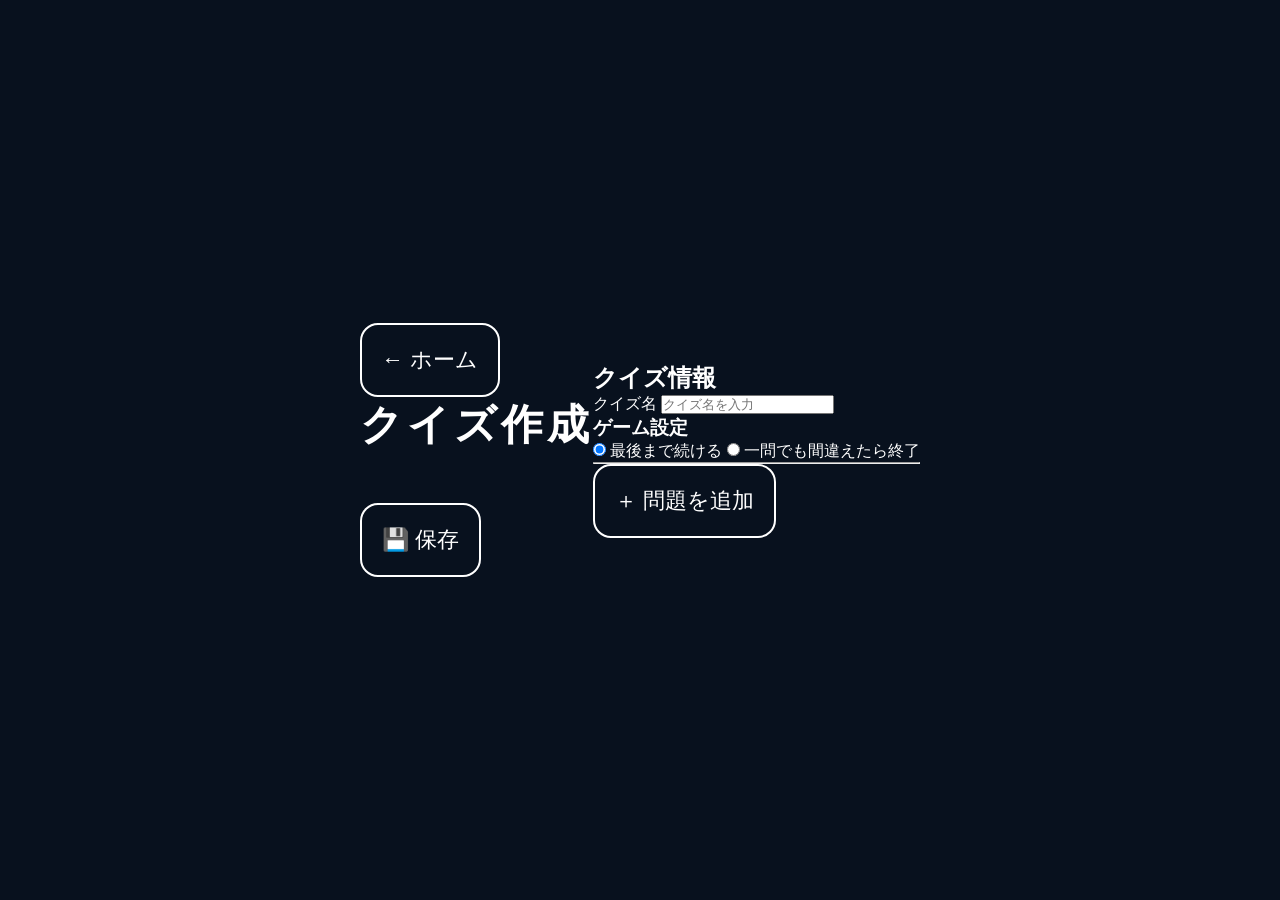
==== creator.html @ f4952c98 "Create creator.html" ====
<!DOCTYPE html>
<html lang="ja">
<head>
    <meta charset="UTF-8">
    <meta name="viewport" content="width=device-width, initial-scale=1.0">
    <title>Quiz Maker - 作成モード</title>

    <link rel="stylesheet" href="style.css">
    <link rel="stylesheet" href="creator.css">
</head>
<body>

<header class="topbar">
    <button class="backBtn" onclick="location.href='index.html'">
        ← ホーム
    </button>

    <h1>クイズ作成</h1>

    <button id="saveQuiz">
        💾 保存
    </button>
</header>

<main>

<section class="quizInfo">

<h2>クイズ情報</h2>

<label>

クイズ名

<input
type="text"
id="quizTitle"
placeholder="クイズ名を入力">

</label>

<div class="modeBox">

<h3>ゲーム設定</h3>

<label>

<input
type="radio"
name="mode"
value="continue"
checked>

最後まで続ける

</label>

<label>

<input
type="radio"
name="mode"
value="sudden">

一問でも間違えたら終了

</label>

</div>

</section>

<hr>

<section id="questionArea">

</section>

<div class="addArea">

<button id="addQuestion">

＋ 問題を追加

</button>

</div>

</main>

<template id="questionTemplate">

<div class="questionCard">

<h2 class="questionNumber">

問題

</h2>

<label>

問題形式

<select class="questionType">

<option value="2">2択</option>

<option value="3">3択</option>

<option value="4" selected>4択</option>

<option value="5">5択</option>

<option value="6">6択</option>

<option value="text">記述式</option>

<option value="sort">並べ替え</option>

<option value="match">線で結ぶ</option>

</select>

</label>

<label>

問題文

<textarea
class="questionText"
placeholder="問題文を入力"></textarea>

</label>

<label>

問題画像

<input
type="file"
class="questionImage"
accept="image/*">

</label>

<div class="choices">

</div>

<label>

正解表示まで

<select class="delay">

<option value="0">0秒</option>
<option value="1">1秒</option>
<option value="2">2秒</option>
<option value="3" selected>3秒</option>
<option value="4">4秒</option>
<option value="5">5秒</option>

</select>

</label>

<button class="deleteQuestion">

この問題を削除

</button>

</div>

</template>

<script src="storage.js"></script>
<script src="creator.js"></script>

</body>
</html>
---- style.css ----
*{
    margin:0;
    padding:0;
    box-sizing:border-box;
}

body{

    background:#08111E;

    color:white;

    font-family:"Noto Sans JP",sans-serif;

    height:100vh;

    display:flex;

    justify-content:center;

    align-items:center;

}

.container{

    width:90%;
    max-width:500px;

    text-align:center;

}

h1{

    font-size:42px;

    margin-bottom:50px;

    letter-spacing:4px;

}

.menu{

    display:flex;

    flex-direction:column;

    gap:25px;

}

button{

    background:transparent;

    border:2px solid white;

    color:white;

    padding:20px;

    border-radius:18px;

    font-size:22px;

    cursor:pointer;

    transition:.25s;

}

button:hover{

    background:white;

    color:#08111E;

}
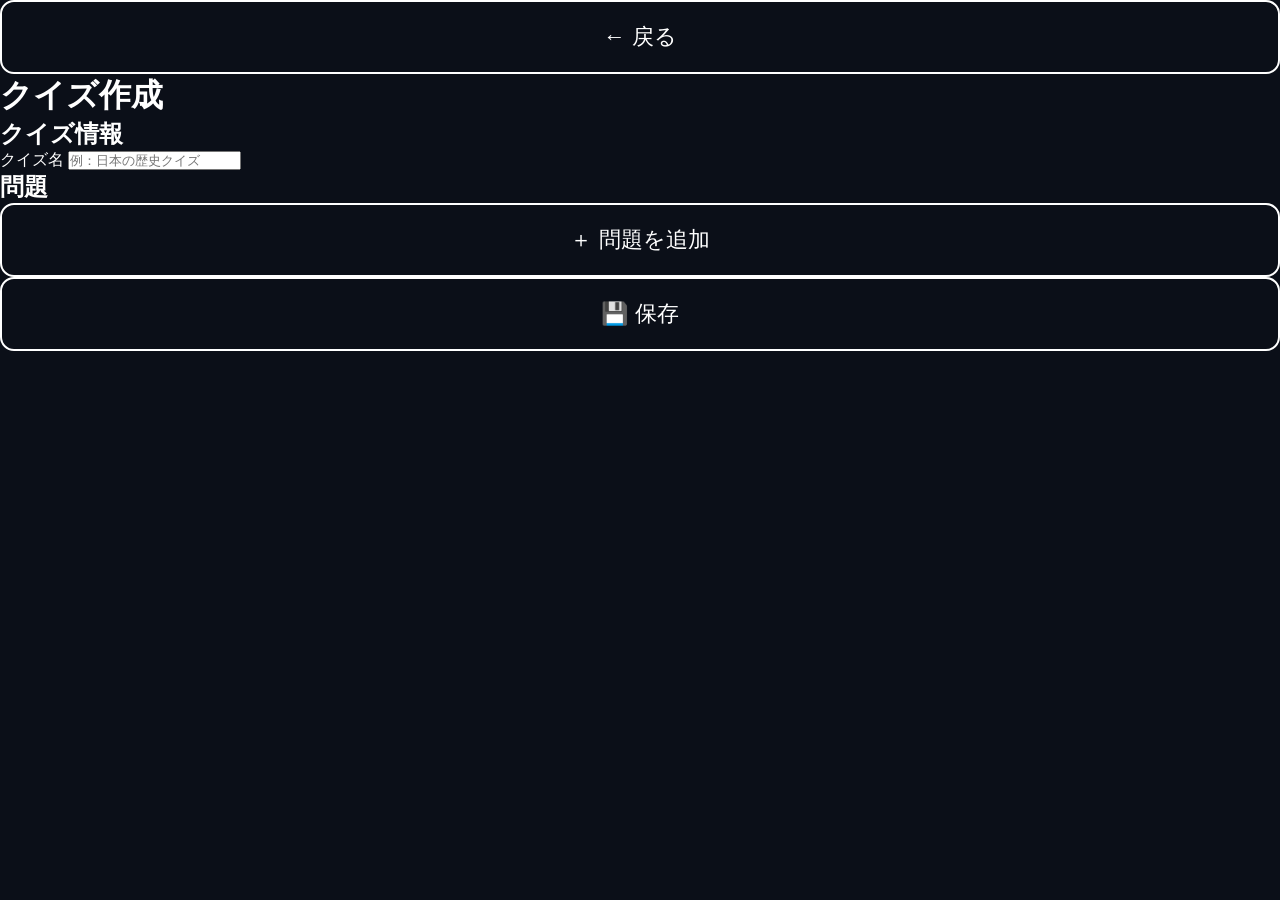
==== commit 7423d351: "Create creator.html" ====
--- a/creator.html
+++ b/creator.html
@@ -1,183 +1,100 @@
 <!DOCTYPE html>
 <html lang="ja">
+
 <head>
-    <meta charset="UTF-8">
-    <meta name="viewport" content="width=device-width, initial-scale=1.0">
-    <title>Quiz Maker - 作成モード</title>
 
-    <link rel="stylesheet" href="style.css">
-    <link rel="stylesheet" href="creator.css">
+<meta charset="UTF-8">
+<meta name="viewport" content="width=device-width, initial-scale=1.0">
+
+<title>クイズ作成</title>
+
+<link rel="stylesheet" href="css/style.css">
+<link rel="stylesheet" href="css/creator.css">
+
 </head>
+
+
 <body>
 
+
 <header class="topbar">
-    <button class="backBtn" onclick="location.href='index.html'">
-        ← ホーム
+
+    <button class="back" onclick="location.href='index.html'">
+        ← 戻る
     </button>
 
     <h1>クイズ作成</h1>
 
-    <button id="saveQuiz">
-        💾 保存
-    </button>
 </header>
 
-<main>
 
-<section class="quizInfo">
+
+<main class="creator">
+
+
+<section class="box">
+
 
 <h2>クイズ情報</h2>
 
+
 <label>
-
 クイズ名
-
-<input
-type="text"
-id="quizTitle"
-placeholder="クイズ名を入力">
-
 </label>
 
-<div class="modeBox">
+<input 
+id="quizName"
+type="text"
+placeholder="例：日本の歴史クイズ">
 
-<h3>ゲーム設定</h3>
 
-<label>
 
-<input
-type="radio"
-name="mode"
-value="continue"
-checked>
+</section>
 
-最後まで続ける
 
-</label>
 
-<label>
 
-<input
-type="radio"
-name="mode"
-value="sudden">
+<section class="box">
 
-一問でも間違えたら終了
 
-</label>
+<h2>問題</h2>
+
+
+<div id="questions">
+
+
+<!-- 問題がここに追加される -->
+
 
 </div>
 
-</section>
 
-<hr>
 
-<section id="questionArea">
+<button id="addQuestion">
+＋ 問題を追加
+</button>
+
+
 
 </section>
 
-<div class="addArea">
 
-<button id="addQuestion">
 
-＋ 問題を追加
+
+<button id="saveQuiz" class="save">
+
+💾 保存
 
 </button>
 
-</div>
 
 </main>
 
-<template id="questionTemplate">
 
-<div class="questionCard">
 
-<h2 class="questionNumber">
+<script src="js/creator.js"></script>
 
-問題
-
-</h2>
-
-<label>
-
-問題形式
-
-<select class="questionType">
-
-<option value="2">2択</option>
-
-<option value="3">3択</option>
-
-<option value="4" selected>4択</option>
-
-<option value="5">5択</option>
-
-<option value="6">6択</option>
-
-<option value="text">記述式</option>
-
-<option value="sort">並べ替え</option>
-
-<option value="match">線で結ぶ</option>
-
-</select>
-
-</label>
-
-<label>
-
-問題文
-
-<textarea
-class="questionText"
-placeholder="問題文を入力"></textarea>
-
-</label>
-
-<label>
-
-問題画像
-
-<input
-type="file"
-class="questionImage"
-accept="image/*">
-
-</label>
-
-<div class="choices">
-
-</div>
-
-<label>
-
-正解表示まで
-
-<select class="delay">
-
-<option value="0">0秒</option>
-<option value="1">1秒</option>
-<option value="2">2秒</option>
-<option value="3" selected>3秒</option>
-<option value="4">4秒</option>
-<option value="5">5秒</option>
-
-</select>
-
-</label>
-
-<button class="deleteQuestion">
-
-この問題を削除
-
-</button>
-
-</div>
-
-</template>
-
-<script src="storage.js"></script>
-<script src="creator.js"></script>
 
 </body>
+
 </html>
--- a/css/style.css
+++ b/css/style.css
@@ -0,0 +1,117 @@
+* {
+    margin: 0;
+    padding: 0;
+    box-sizing: border-box;
+}
+
+body {
+    background: #0b0f18;
+    color: #ffffff;
+    font-family: "Noto Sans JP", "Yu Gothic", sans-serif;
+    min-height: 100vh;
+}
+
+
+/* ホーム画面 */
+
+.home {
+    min-height: 100vh;
+
+    display: flex;
+    flex-direction: column;
+    justify-content: center;
+    align-items: center;
+
+    padding: 20px;
+}
+
+
+.home h1 {
+    font-size: 48px;
+    letter-spacing: 5px;
+
+    margin-bottom: 60px;
+
+    font-weight: 700;
+}
+
+
+/* メニュー */
+
+.menu {
+    width: 100%;
+    max-width: 420px;
+
+    display: flex;
+    flex-direction: column;
+
+    gap: 25px;
+}
+
+
+/* ボタン */
+
+button {
+
+    width: 100%;
+
+    padding: 20px;
+
+    background: transparent;
+
+    color: white;
+
+    border: 2px solid white;
+
+    border-radius: 14px;
+
+    font-size: 22px;
+
+    cursor: pointer;
+
+    transition: 0.25s;
+
+}
+
+
+button:hover {
+
+    background: white;
+
+    color: #0b0f18;
+
+}
+
+
+button:active {
+
+    transform: scale(0.96);
+
+}
+
+
+
+/* スマホ対応 */
+
+@media(max-width:600px){
+
+    .home h1{
+
+        font-size:36px;
+
+        letter-spacing:3px;
+
+        margin-bottom:45px;
+
+    }
+
+
+    button{
+
+        font-size:18px;
+
+        padding:18px;
+
+    }
+
+}
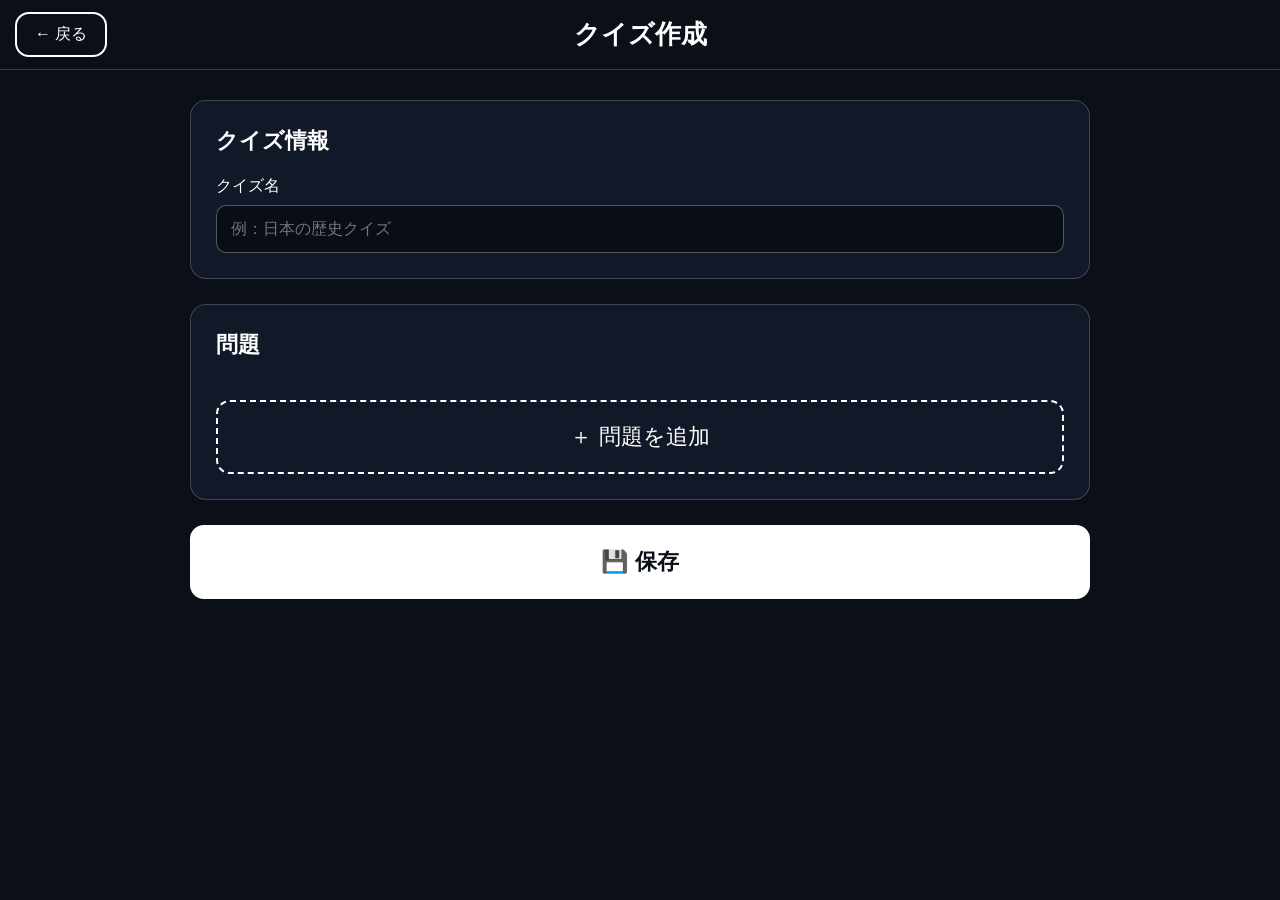
==== commit e4d98c41: "Add script tags for storage.js and creator.js" ====
--- a/creator.html
+++ b/creator.html
@@ -92,6 +92,7 @@
 
 
 
+<script src="js/storage.js"></script>
 <script src="js/creator.js"></script>
 
 
--- a/css/creator.css
+++ b/css/creator.css
@@ -0,0 +1,218 @@
+/* ==========================
+   クイズ作成画面
+========================== */
+
+
+.topbar{
+
+    height:70px;
+
+    display:flex;
+
+    align-items:center;
+
+    justify-content:center;
+
+    position:relative;
+
+    border-bottom:1px solid rgba(255,255,255,.2);
+
+}
+
+
+.topbar h1{
+
+    font-size:26px;
+
+}
+
+
+
+.back{
+
+    position:absolute;
+
+    left:15px;
+
+    width:auto;
+
+    padding:10px 18px;
+
+    font-size:16px;
+
+}
+
+
+
+
+.creator{
+
+    width:min(900px,92%);
+
+    margin:30px auto;
+
+}
+
+
+
+
+.box{
+
+    background:#111827;
+
+    border:1px solid rgba(255,255,255,.2);
+
+    border-radius:16px;
+
+    padding:25px;
+
+    margin-bottom:25px;
+
+}
+
+
+
+.box h2{
+
+    margin-bottom:20px;
+
+    font-size:22px;
+
+}
+
+
+
+
+label{
+
+    display:block;
+
+    margin-bottom:8px;
+
+    font-size:16px;
+
+}
+
+
+
+
+input,
+select,
+textarea{
+
+
+    width:100%;
+
+    padding:14px;
+
+    background:#080d16;
+
+    color:white;
+
+    border:1px solid rgba(255,255,255,.3);
+
+    border-radius:10px;
+
+    font-size:16px;
+
+
+}
+
+
+
+textarea{
+
+    min-height:120px;
+
+    resize:vertical;
+
+}
+
+
+
+
+
+#addQuestion{
+
+    margin-top:20px;
+
+    border-style:dashed;
+
+}
+
+
+
+.save{
+
+    margin-bottom:40px;
+
+    background:white;
+
+    color:#0b0f18;
+
+    font-weight:bold;
+
+}
+
+
+
+.save:hover{
+
+    background:#ddd;
+
+    color:#0b0f18;
+
+}
+
+
+
+/* 問題カード */
+
+.question{
+
+    background:#0b1220;
+
+    border:1px solid rgba(255,255,255,.15);
+
+    border-radius:14px;
+
+    padding:20px;
+
+    margin-bottom:20px;
+
+}
+
+
+
+.question h3{
+
+    margin-bottom:15px;
+
+}
+
+
+
+.choice{
+
+    margin-top:10px;
+
+}
+
+
+
+@media(max-width:600px){
+
+    .topbar h1{
+
+        font-size:21px;
+
+    }
+
+
+    .box{
+
+        padding:18px;
+
+    }
+
+}
